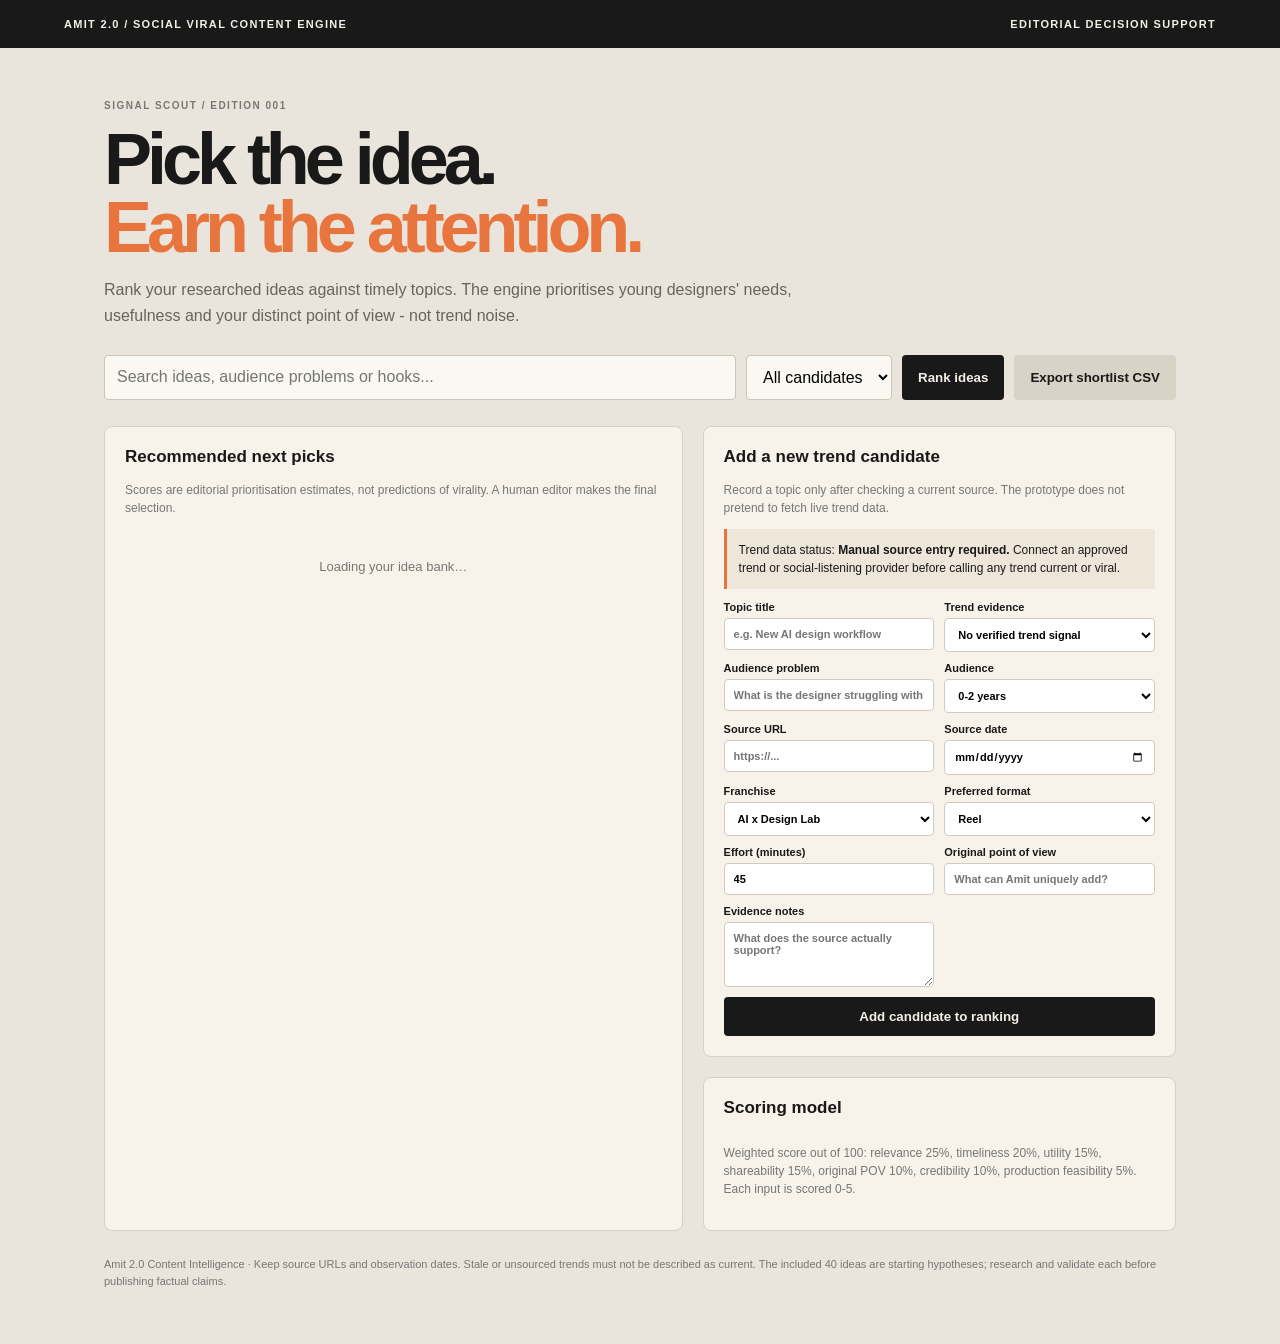
==== Amit-2.0-Content-Bank/engine/index.html @ 7d7ac405 "Add Social Viral Content Engine prototype" ====
<!doctype html>
<html lang="en">
<head>
<meta charset="utf-8"><meta name="viewport" content="width=device-width,initial-scale=1">
<title>Social Viral Content Engine | Amit 2.0</title>
<style>
:root{--ink:#191919;--paper:#f3efe5;--orange:#e8753d;--stone:#a8a69b;--sage:#d6dcb9;font-family:Inter,Arial,sans-serif}*{box-sizing:border-box}body{margin:0;background:#e9e5dc;color:var(--ink)}header{background:var(--ink);color:var(--paper);padding:18px 5vw;display:flex;justify-content:space-between;align-items:center;font-size:11px;letter-spacing:.12em;font-weight:800}main{max-width:1200px;margin:auto;padding:42px 5vw}.eyebrow{font-size:10px;letter-spacing:.15em;font-weight:800;color:#777}h1{font-size:clamp(40px,6vw,72px);letter-spacing:-.07em;line-height:.94;margin:15px 0}h1 em{font-style:normal;color:var(--orange)}.lead{max-width:720px;color:#67645d;line-height:1.6}.toolbar{display:flex;flex-wrap:wrap;gap:10px;margin:26px 0}.toolbar input,.toolbar select{padding:12px;border:1px solid #ccc4b8;background:#faf8f2;border-radius:4px;font:inherit}.toolbar input{flex:1;min-width:220px}.toolbar button,button{padding:12px 16px;border:0;background:var(--ink);color:var(--paper);border-radius:4px;font-weight:700;cursor:pointer}.toolbar .secondary{background:#d8d2c7;color:var(--ink)}.layout{display:grid;grid-template-columns:1.1fr .9fr;gap:20px}.panel{background:#f7f3eb;border:1px solid #d7d0c5;border-radius:8px;padding:20px}.panel h2{font-size:17px;margin:0 0 14px}.metric{font-size:30px;font-weight:900}.muted{color:#777;font-size:12px;line-height:1.5}.candidate{border:1px solid #ddd5c9;background:#fffdf8;padding:15px;margin:10px 0;border-radius:6px}.candidate-top{display:flex;justify-content:space-between;gap:12px}.score{font-size:24px;font-weight:900;color:#b9572d}.tags{display:flex;gap:6px;flex-wrap:wrap;margin:8px 0}.tag{font-size:10px;padding:4px 7px;background:#eee8dd;border-radius:20px}.candidate p{font-size:13px;line-height:1.5}.candidate button{font-size:11px;padding:8px 10px}.candidate button.saved{background:#59725b}.form-grid{display:grid;grid-template-columns:1fr 1fr;gap:10px}.form-grid label{font-size:11px;font-weight:700;display:flex;flex-direction:column;gap:5px}.form-grid input,.form-grid select,.form-grid textarea{width:100%;padding:9px;border:1px solid #d3cbbf;background:white;border-radius:4px;font:inherit}.form-grid textarea{min-height:65px;grid-column:1/-1}.weights{display:grid;gap:7px;margin:12px 0}.weight{display:grid;grid-template-columns:1fr 45px;gap:8px;align-items:center;font-size:11px}.weight input{width:100%}.foot{font-size:11px;color:#777;margin-top:25px;line-height:1.6}.notice{padding:12px;background:#eee7d9;border-left:3px solid var(--orange);font-size:12px;line-height:1.5;margin:12px 0}.empty{padding:30px;text-align:center;color:#777;font-size:13px}@media(max-width:850px){.layout{grid-template-columns:1fr}.form-grid{grid-template-columns:1fr}}
</style>
</head>
<body>
<header><span>AMIT 2.0 / SOCIAL VIRAL CONTENT ENGINE</span><span>EDITORIAL DECISION SUPPORT</span></header>
<main>
<p class="eyebrow">SIGNAL SCOUT / EDITION 001</p>
<h1>Pick the idea.<br><em>Earn the attention.</em></h1>
<p class="lead">Rank your researched ideas against timely topics. The engine prioritises young designers' needs, usefulness and your distinct point of view - not trend noise.</p>
<div class="toolbar">
<input id="search" placeholder="Search ideas, audience problems or hooks...">
<select id="filter"><option value="all">All candidates</option><option>Backlog</option><option>Trend watch</option></select>
<button id="rank">Rank ideas</button><button class="secondary" id="download">Export shortlist CSV</button>
</div>
<div class="layout">
<section class="panel">
<h2>Recommended next picks</h2><p class="muted">Scores are editorial prioritisation estimates, not predictions of virality. A human editor makes the final selection.</p>
<div id="results"><div class="empty">Loading your idea bank…</div></div>
</section>
<aside>
<section class="panel">
<h2>Add a new trend candidate</h2>
<p class="muted">Record a topic only after checking a current source. The prototype does not pretend to fetch live trend data.</p>
<div class="notice">Trend data status: <strong>Manual source entry required.</strong> Connect an approved trend or social-listening provider before calling any trend current or viral.</div>
<div class="form-grid">
<label>Topic title<input id="newTitle" placeholder="e.g. New AI design workflow"></label>
<label>Trend evidence<select id="trendType"><option value="0">No verified trend signal</option><option value="2">Emerging discussion</option><option value="3">Recent product/research launch</option><option value="4">Strong current evidence</option><option value="5">Multiple corroborating signals</option></select></label>
<label>Audience problem<input id="newProblem" placeholder="What is the designer struggling with?"></label>
<label>Audience<select id="newAudience"><option>0-2 years</option><option>2-5 years</option><option>5-10+ years</option><option>0-5 years</option></select></label>
<label>Source URL<input id="sourceUrl" placeholder="https://..."></label>
<label>Source date<input id="sourceDate" type="date"></label>
<label>Franchise<select id="newFranchise"><option>AI x Design Lab</option><option>Designer, Decode This</option><option>The Design Gym</option><option>From My Design Diary</option><option>The Design Clinic</option><option>The Creative Shelf</option></select></label>
<label>Preferred format<select id="newFormat"><option>Reel</option><option>Carousel</option><option>Collab</option><option>Story</option></select></label>
<label>Effort (minutes)<input id="newEffort" type="number" value="45" min="10"></label>
<label>Original point of view<input id="newPOV" placeholder="What can Amit uniquely add?"></label>
<label>Evidence notes<textarea id="evidence" placeholder="What does the source actually support?"></textarea></label>
<button id="addTrend" style="grid-column:1/-1">Add candidate to ranking</button>
</div>
</section>
<section class="panel" style="margin-top:20px">
<h2>Scoring model</h2>
<div class="weights" id="weights"></div>
<p class="muted">Weighted score out of 100: relevance 25%, timeliness 20%, utility 15%, shareability 15%, original POV 10%, credibility 10%, production feasibility 5%. Each input is scored 0-5.</p>
</section>
</aside>
</div>
<p class="foot">Amit 2.0 Content Intelligence · Keep source URLs and observation dates. Stale or unsourced trends must not be described as current. The included 40 ideas are starting hypotheses; research and validate each before publishing factual claims.</p>
</main>
<script src="engine.js"></script>
</body></html>
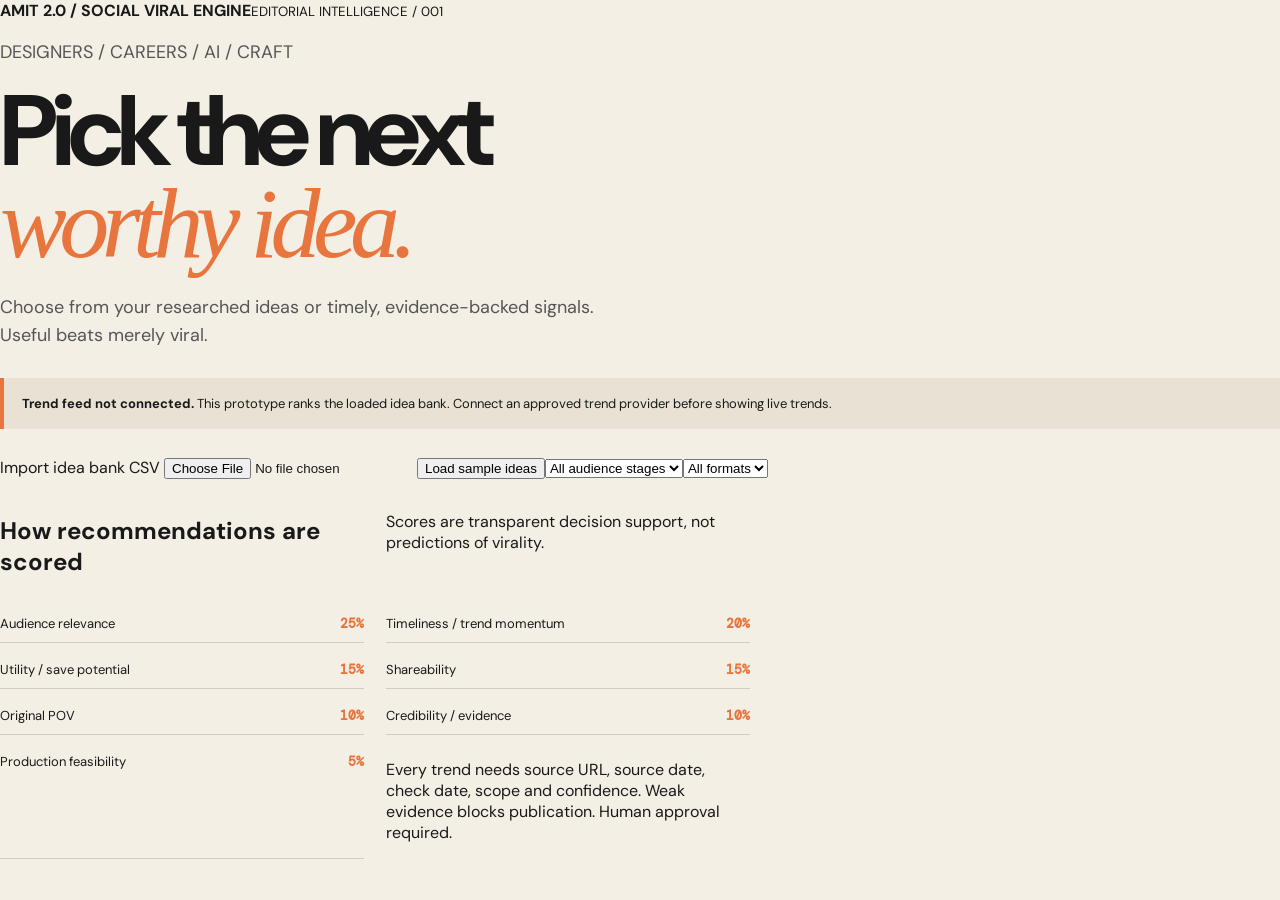
==== commit 6baaac82: "Wire engine UI to the local ranking script" ====
--- a/Amit-2.0-Content-Bank/engine/index.html
+++ b/Amit-2.0-Content-Bank/engine/index.html
@@ -1,56 +1 @@
-<!doctype html>
-<html lang="en">
-<head>
-<meta charset="utf-8"><meta name="viewport" content="width=device-width,initial-scale=1">
-<title>Social Viral Content Engine | Amit 2.0</title>
-<style>
-:root{--ink:#191919;--paper:#f3efe5;--orange:#e8753d;--stone:#a8a69b;--sage:#d6dcb9;font-family:Inter,Arial,sans-serif}*{box-sizing:border-box}body{margin:0;background:#e9e5dc;color:var(--ink)}header{background:var(--ink);color:var(--paper);padding:18px 5vw;display:flex;justify-content:space-between;align-items:center;font-size:11px;letter-spacing:.12em;font-weight:800}main{max-width:1200px;margin:auto;padding:42px 5vw}.eyebrow{font-size:10px;letter-spacing:.15em;font-weight:800;color:#777}h1{font-size:clamp(40px,6vw,72px);letter-spacing:-.07em;line-height:.94;margin:15px 0}h1 em{font-style:normal;color:var(--orange)}.lead{max-width:720px;color:#67645d;line-height:1.6}.toolbar{display:flex;flex-wrap:wrap;gap:10px;margin:26px 0}.toolbar input,.toolbar select{padding:12px;border:1px solid #ccc4b8;background:#faf8f2;border-radius:4px;font:inherit}.toolbar input{flex:1;min-width:220px}.toolbar button,button{padding:12px 16px;border:0;background:var(--ink);color:var(--paper);border-radius:4px;font-weight:700;cursor:pointer}.toolbar .secondary{background:#d8d2c7;color:var(--ink)}.layout{display:grid;grid-template-columns:1.1fr .9fr;gap:20px}.panel{background:#f7f3eb;border:1px solid #d7d0c5;border-radius:8px;padding:20px}.panel h2{font-size:17px;margin:0 0 14px}.metric{font-size:30px;font-weight:900}.muted{color:#777;font-size:12px;line-height:1.5}.candidate{border:1px solid #ddd5c9;background:#fffdf8;padding:15px;margin:10px 0;border-radius:6px}.candidate-top{display:flex;justify-content:space-between;gap:12px}.score{font-size:24px;font-weight:900;color:#b9572d}.tags{display:flex;gap:6px;flex-wrap:wrap;margin:8px 0}.tag{font-size:10px;padding:4px 7px;background:#eee8dd;border-radius:20px}.candidate p{font-size:13px;line-height:1.5}.candidate button{font-size:11px;padding:8px 10px}.candidate button.saved{background:#59725b}.form-grid{display:grid;grid-template-columns:1fr 1fr;gap:10px}.form-grid label{font-size:11px;font-weight:700;display:flex;flex-direction:column;gap:5px}.form-grid input,.form-grid select,.form-grid textarea{width:100%;padding:9px;border:1px solid #d3cbbf;background:white;border-radius:4px;font:inherit}.form-grid textarea{min-height:65px;grid-column:1/-1}.weights{display:grid;gap:7px;margin:12px 0}.weight{display:grid;grid-template-columns:1fr 45px;gap:8px;align-items:center;font-size:11px}.weight input{width:100%}.foot{font-size:11px;color:#777;margin-top:25px;line-height:1.6}.notice{padding:12px;background:#eee7d9;border-left:3px solid var(--orange);font-size:12px;line-height:1.5;margin:12px 0}.empty{padding:30px;text-align:center;color:#777;font-size:13px}@media(max-width:850px){.layout{grid-template-columns:1fr}.form-grid{grid-template-columns:1fr}}
-</style>
-</head>
-<body>
-<header><span>AMIT 2.0 / SOCIAL VIRAL CONTENT ENGINE</span><span>EDITORIAL DECISION SUPPORT</span></header>
-<main>
-<p class="eyebrow">SIGNAL SCOUT / EDITION 001</p>
-<h1>Pick the idea.<br><em>Earn the attention.</em></h1>
-<p class="lead">Rank your researched ideas against timely topics. The engine prioritises young designers' needs, usefulness and your distinct point of view - not trend noise.</p>
-<div class="toolbar">
-<input id="search" placeholder="Search ideas, audience problems or hooks...">
-<select id="filter"><option value="all">All candidates</option><option>Backlog</option><option>Trend watch</option></select>
-<button id="rank">Rank ideas</button><button class="secondary" id="download">Export shortlist CSV</button>
-</div>
-<div class="layout">
-<section class="panel">
-<h2>Recommended next picks</h2><p class="muted">Scores are editorial prioritisation estimates, not predictions of virality. A human editor makes the final selection.</p>
-<div id="results"><div class="empty">Loading your idea bank…</div></div>
-</section>
-<aside>
-<section class="panel">
-<h2>Add a new trend candidate</h2>
-<p class="muted">Record a topic only after checking a current source. The prototype does not pretend to fetch live trend data.</p>
-<div class="notice">Trend data status: <strong>Manual source entry required.</strong> Connect an approved trend or social-listening provider before calling any trend current or viral.</div>
-<div class="form-grid">
-<label>Topic title<input id="newTitle" placeholder="e.g. New AI design workflow"></label>
-<label>Trend evidence<select id="trendType"><option value="0">No verified trend signal</option><option value="2">Emerging discussion</option><option value="3">Recent product/research launch</option><option value="4">Strong current evidence</option><option value="5">Multiple corroborating signals</option></select></label>
-<label>Audience problem<input id="newProblem" placeholder="What is the designer struggling with?"></label>
-<label>Audience<select id="newAudience"><option>0-2 years</option><option>2-5 years</option><option>5-10+ years</option><option>0-5 years</option></select></label>
-<label>Source URL<input id="sourceUrl" placeholder="https://..."></label>
-<label>Source date<input id="sourceDate" type="date"></label>
-<label>Franchise<select id="newFranchise"><option>AI x Design Lab</option><option>Designer, Decode This</option><option>The Design Gym</option><option>From My Design Diary</option><option>The Design Clinic</option><option>The Creative Shelf</option></select></label>
-<label>Preferred format<select id="newFormat"><option>Reel</option><option>Carousel</option><option>Collab</option><option>Story</option></select></label>
-<label>Effort (minutes)<input id="newEffort" type="number" value="45" min="10"></label>
-<label>Original point of view<input id="newPOV" placeholder="What can Amit uniquely add?"></label>
-<label>Evidence notes<textarea id="evidence" placeholder="What does the source actually support?"></textarea></label>
-<button id="addTrend" style="grid-column:1/-1">Add candidate to ranking</button>
-</div>
-</section>
-<section class="panel" style="margin-top:20px">
-<h2>Scoring model</h2>
-<div class="weights" id="weights"></div>
-<p class="muted">Weighted score out of 100: relevance 25%, timeliness 20%, utility 15%, shareability 15%, original POV 10%, credibility 10%, production feasibility 5%. Each input is scored 0-5.</p>
-</section>
-</aside>
-</div>
-<p class="foot">Amit 2.0 Content Intelligence · Keep source URLs and observation dates. Stale or unsourced trends must not be described as current. The included 40 ideas are starting hypotheses; research and validate each before publishing factual claims.</p>
-</main>
-<script src="engine.js"></script>
-</body></html>+<!doctype html><html lang="en"><head><meta charset="utf-8"><meta name="viewport" content="width=device-width,initial-scale=1"><title>Social Viral Content Engine | Amit 2.0</title><link rel="stylesheet" href="styles.css"></head><body><header><b>AMIT 2.0 <span>/ SOCIAL VIRAL ENGINE</span></b><small>EDITORIAL INTELLIGENCE / 001</small></header><main><section class="hero"><p>DESIGNERS / CAREERS / AI / CRAFT</p><h1>Pick the next<br><em>worthy idea.</em></h1><p class="muted">Choose from your researched ideas or timely, evidence-backed signals. Useful beats merely viral.</p></section><div class="notice"><b>Trend feed not connected.</b> This prototype ranks the loaded idea bank. Connect an approved trend provider before showing live trends.</div><div class="toolbar"><label class="upload">Import idea bank CSV <input type="file" id="csv" accept=".csv"></label><button id="sample">Load sample ideas</button><select id="aud"><option value="all">All audience stages</option><option>0-2</option><option>2-5</option><option>5-10+</option></select><select id="fmt"><option value="all">All formats</option><option>Reel</option><option>Carousel</option></select></div><p id="count" class="muted"></p><section id="cards" class="cards"></section><section class="weights"><h2>How recommendations are scored</h2><p>Scores are transparent decision support, not predictions of virality.</p><div>Audience relevance <b>25%</b></div><div>Timeliness / trend momentum <b>20%</b></div><div>Utility / save potential <b>15%</b></div><div>Shareability <b>15%</b></div><div>Original POV <b>10%</b></div><div>Credibility / evidence <b>10%</b></div><div>Production feasibility <b>5%</b></div><p class="muted">Every trend needs source URL, source date, check date, scope and confidence. Weak evidence blocks publication. Human approval required.</p></section></main><script src="engine.js"></script></body></html>
--- a/Amit-2.0-Content-Bank/engine/styles.css
+++ b/Amit-2.0-Content-Bank/engine/styles.css
@@ -0,0 +1,3 @@
+@import url('https://fonts.googleapis.com/css2?family=DM+Mono:wght@400;500&family=DM+Sans:wght@400;500;600;700;800&display=swap');
+:root{--ink:#191919;--paper:#F3EFE5;--signal:#E8753D;--stone:#A8A69B;--sage:#D6DCB9;--line:rgba(25,25,25,.16)}
+*{box-sizing:border-box}body{margin:0;background:var(--paper);color:var(--ink);font-family:'DM Sans',Arial,sans-serif}.topbar{height:64px;padding:0 5vw;border-bottom:1px solid var(--line);display:flex;align-items:center;justify-content:space-between}.brand{font-size:13px;font-weight:800;letter-spacing:.08em;color:var(--ink);text-decoration:none}.brand span{font-family:'DM Mono',monospace;font-weight:400;color:#777}.status,.eyebrow,.micro,.section-head>span{font:11px 'DM Mono',monospace;letter-spacing:.09em}.status{color:#52725a}.shell{max-width:1120px;margin:auto;padding:56px 5vw 100px}.hero{max-width:760px}.hero h1{font-size:clamp(54px,9vw,100px);line-height:.92;letter-spacing:-.075em;margin:16px 0 24px}.hero h1 em{font-family:Georgia,serif;font-weight:400;color:var(--signal)}.hero p:not(.eyebrow){font-size:18px;line-height:1.55;color:#555;max-width:610px}.hero-actions{display:flex;gap:10px;flex-wrap:wrap;margin:26px 0}.file-button,.secondary{border:1px solid var(--ink);padding:12px 16px;font:600 13px 'DM Sans';cursor:pointer;background:transparent;color:var(--ink)}.file-button input{display:none}.notice{padding:16px 18px;border-left:4px solid var(--signal);background:#e9e2d4;line-height:1.5;font-size:13px;margin:28px 0}.controls{display:grid;grid-template-columns:repeat(4,1fr);gap:14px;margin:28px 0 20px}.controls label{font-size:12px;font-weight:700;display:flex;flex-direction:column;gap:8px}.controls select{padding:11px;background:transparent;border:1px solid var(--line);font:13px 'DM Sans';border-radius:0}.controls input{width:100%;accent-color:var(--signal)}.summary{display:flex;gap:12px;flex-wrap:wrap}.stat{border:1px solid var(--line);padding:13px 16px;min-width:130px}.stat b{display:block;font-size:26px}.stat span{font:10px 'DM Mono';color:#666}.results{margin-top:60px}.section-head{display:flex;justify-content:space-between;align-items:end;margin-bottom:20px}.section-head h2,.scoring h2{font-size:32px;letter-spacing:-.04em;margin:7px 0}.cards{display:grid;grid-template-columns:repeat(2,minmax(0,1fr));gap:12px}.card{border:1px solid var(--line);padding:20px;background:rgba(255,255,255,.24);display:flex;flex-direction:column;gap:13px}.card-top{display:flex;justify-content:space-between;align-items:center}.rank{font:11px 'DM Mono';color:#777}.score{font-size:25px;font-weight:800}.card h3{font-size:21px;line-height:1.15;letter-spacing:-.035em;margin:0}.meta{font:10px 'DM Mono';letter-spacing:.04em;color:#777;text-transform:uppercase}.rationale{font-size:13px;line-height:1.5;color:#555}.chips{display:flex;gap:6px;flex-wrap:wrap}.chip{font:10px 'DM Mono';padding:5px 7px;background:#e8e2d5}.chip.accent{background:var(--sage)}.hooks{font-size:12px;line-height:1.55}.hooks b{display:block;margin-bottom:5px}.card-footer{display:flex;justify-content:space-between;gap:10px;align-items:center;margin-top:auto;padding-top:12px;border-top:1px solid var(--line)}.card-footer button{background:var(--ink);color:white;border:0;padding:9px 12px;font-size:11px;cursor:pointer}.empty{padding:30px;border:1px dashed var(--stone);color:#777}.scoring{margin-top:65px;border-top:1px solid var(--line);padding-top:30px}.scoring>p{color:#666;line-height:1.5}.weights{display:grid;grid-template-columns:repeat(2,1fr);gap:8px 22px;max-width:750px}.weights div{display:flex;justify-content:space-between;border-bottom:1px solid var(--line);padding:10px 0;font-size:13px}.weights b{font-family:'DM Mono';color:var(--signal)}.micro{color:#777;line-height:1.6}@media(max-width:700px){.controls{grid-template-columns:repeat(2,1fr)}.cards{grid-template-columns:1fr}.shell{padding-top:36px}.hero h1{font-size:60px}.section-head h2{font-size:26px}}
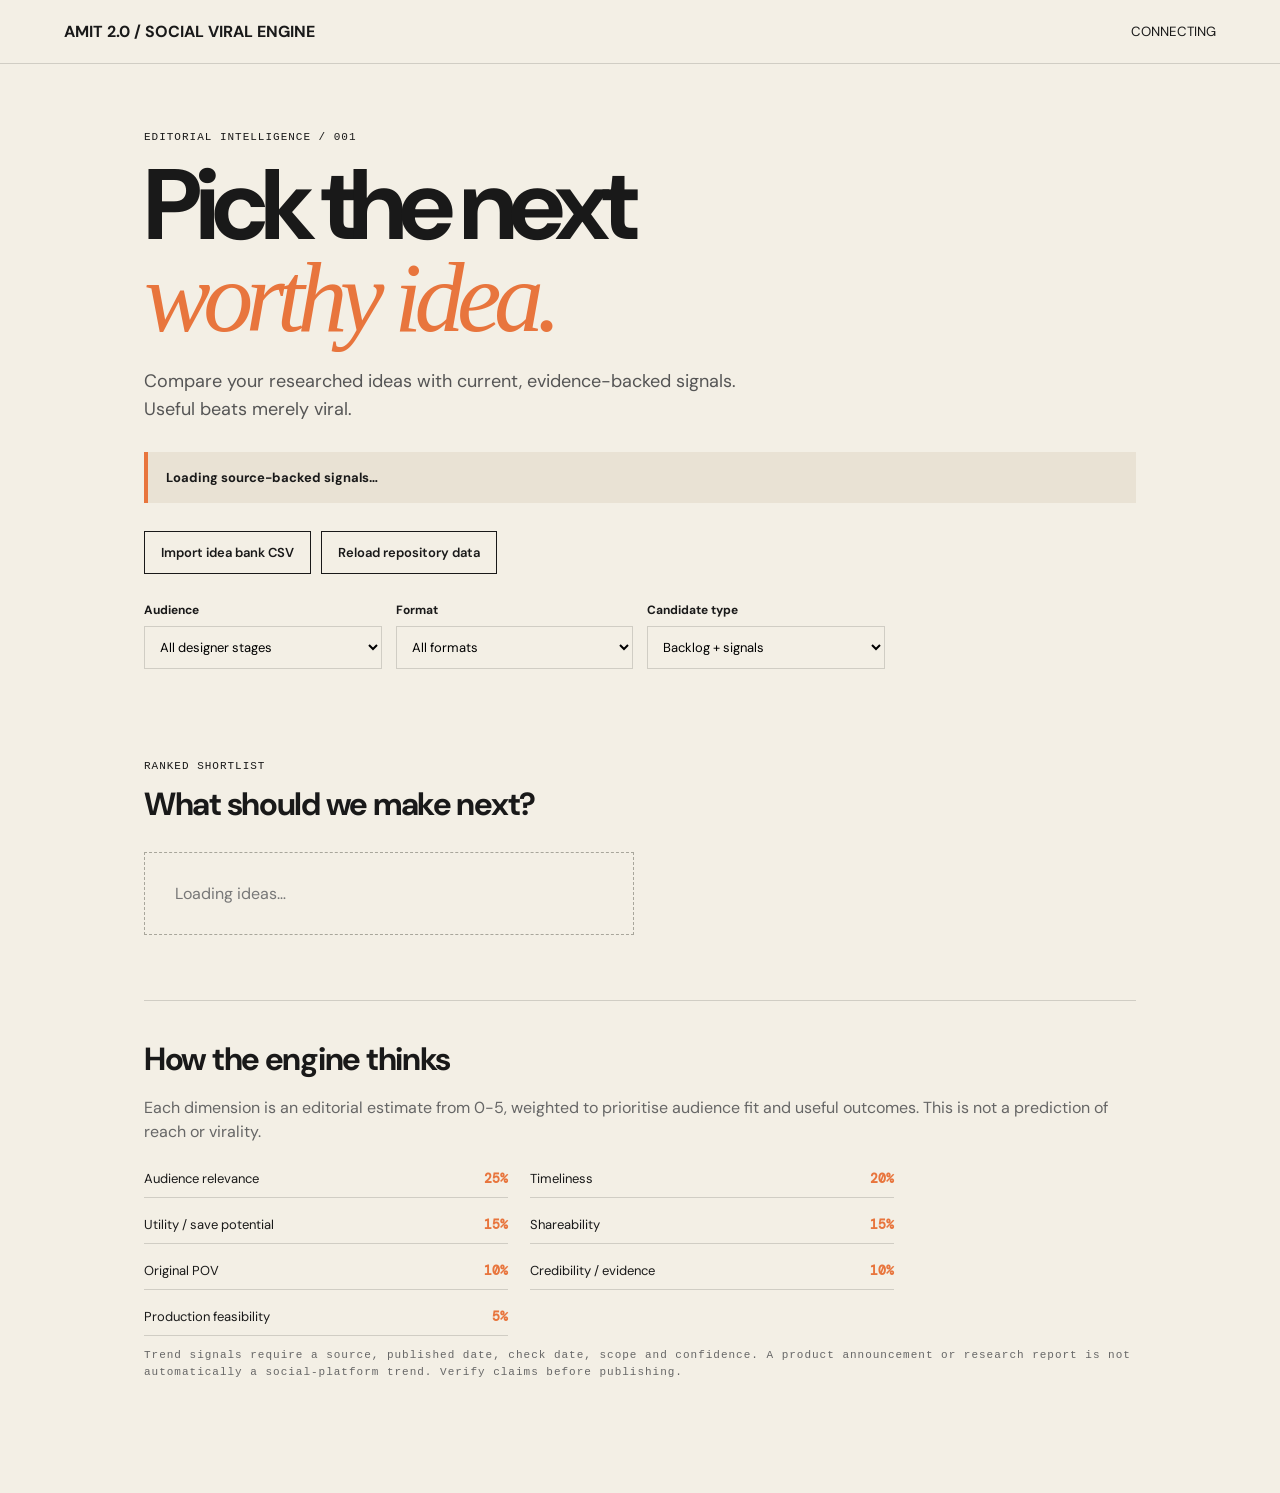
==== commit 93aa54cd: "Connect all 40 ideas and source-backed trend signals" ====
--- a/Amit-2.0-Content-Bank/engine/index.html
+++ b/Amit-2.0-Content-Bank/engine/index.html
@@ -1 +1 @@
-<!doctype html><html lang="en"><head><meta charset="utf-8"><meta name="viewport" content="width=device-width,initial-scale=1"><title>Social Viral Content Engine | Amit 2.0</title><link rel="stylesheet" href="styles.css"></head><body><header><b>AMIT 2.0 <span>/ SOCIAL VIRAL ENGINE</span></b><small>EDITORIAL INTELLIGENCE / 001</small></header><main><section class="hero"><p>DESIGNERS / CAREERS / AI / CRAFT</p><h1>Pick the next<br><em>worthy idea.</em></h1><p class="muted">Choose from your researched ideas or timely, evidence-backed signals. Useful beats merely viral.</p></section><div class="notice"><b>Trend feed not connected.</b> This prototype ranks the loaded idea bank. Connect an approved trend provider before showing live trends.</div><div class="toolbar"><label class="upload">Import idea bank CSV <input type="file" id="csv" accept=".csv"></label><button id="sample">Load sample ideas</button><select id="aud"><option value="all">All audience stages</option><option>0-2</option><option>2-5</option><option>5-10+</option></select><select id="fmt"><option value="all">All formats</option><option>Reel</option><option>Carousel</option></select></div><p id="count" class="muted"></p><section id="cards" class="cards"></section><section class="weights"><h2>How recommendations are scored</h2><p>Scores are transparent decision support, not predictions of virality.</p><div>Audience relevance <b>25%</b></div><div>Timeliness / trend momentum <b>20%</b></div><div>Utility / save potential <b>15%</b></div><div>Shareability <b>15%</b></div><div>Original POV <b>10%</b></div><div>Credibility / evidence <b>10%</b></div><div>Production feasibility <b>5%</b></div><p class="muted">Every trend needs source URL, source date, check date, scope and confidence. Weak evidence blocks publication. Human approval required.</p></section></main><script src="engine.js"></script></body></html>+<!doctype html><html lang="en"><head><meta charset="utf-8"><meta name="viewport" content="width=device-width,initial-scale=1"><title>Social Viral Content Engine | Amit 2.0</title><link rel="stylesheet" href="styles.css"></head><body><header class="topbar"><b>AMIT 2.0 <span>/ SOCIAL VIRAL ENGINE</span></b><small id="feedStatus">CONNECTING</small></header><main class="shell"><section class="hero"><p class="eyebrow">EDITORIAL INTELLIGENCE / 001</p><h1>Pick the next<br><em>worthy idea.</em></h1><p>Compare your researched ideas with current, evidence-backed signals. Useful beats merely viral.</p></section><div class="notice" id="trendNotice"><strong>Loading source-backed signals…</strong></div><div class="hero-actions"><label class="file-button">Import idea bank CSV <input type="file" id="csv" accept=".csv"></label><button id="reload" class="secondary">Reload repository data</button></div><section class="controls"><label>Audience<select id="aud"><option value="all">All designer stages</option><option>0-2</option><option>2-5</option><option>5-10+</option></select></label><label>Format<select id="fmt"><option value="all">All formats</option><option>Reel</option><option>Carousel</option></select></label><label>Candidate type<select id="source"><option value="all">Backlog + signals</option><option value="backlog">Backlog only</option><option value="trend">Research signals only</option></select></label></section><section class="summary" id="summary"></section><section class="results"><div class="section-head"><div><p class="eyebrow">RANKED SHORTLIST</p><h2>What should we make next?</h2></div><span id="count"></span></div><div id="cards" class="cards"><div class="empty">Loading ideas…</div></div></section><section class="scoring"><h2>How the engine thinks</h2><p>Each dimension is an editorial estimate from 0-5, weighted to prioritise audience fit and useful outcomes. This is not a prediction of reach or virality.</p><div class="weights"><div>Audience relevance <b>25%</b></div><div>Timeliness <b>20%</b></div><div>Utility / save potential <b>15%</b></div><div>Shareability <b>15%</b></div><div>Original POV <b>10%</b></div><div>Credibility / evidence <b>10%</b></div><div>Production feasibility <b>5%</b></div></div><p class="micro">Trend signals require a source, published date, check date, scope and confidence. A product announcement or research report is not automatically a social-platform trend. Verify claims before publishing.</p></section></main><script src="engine.js"></script></body></html>
